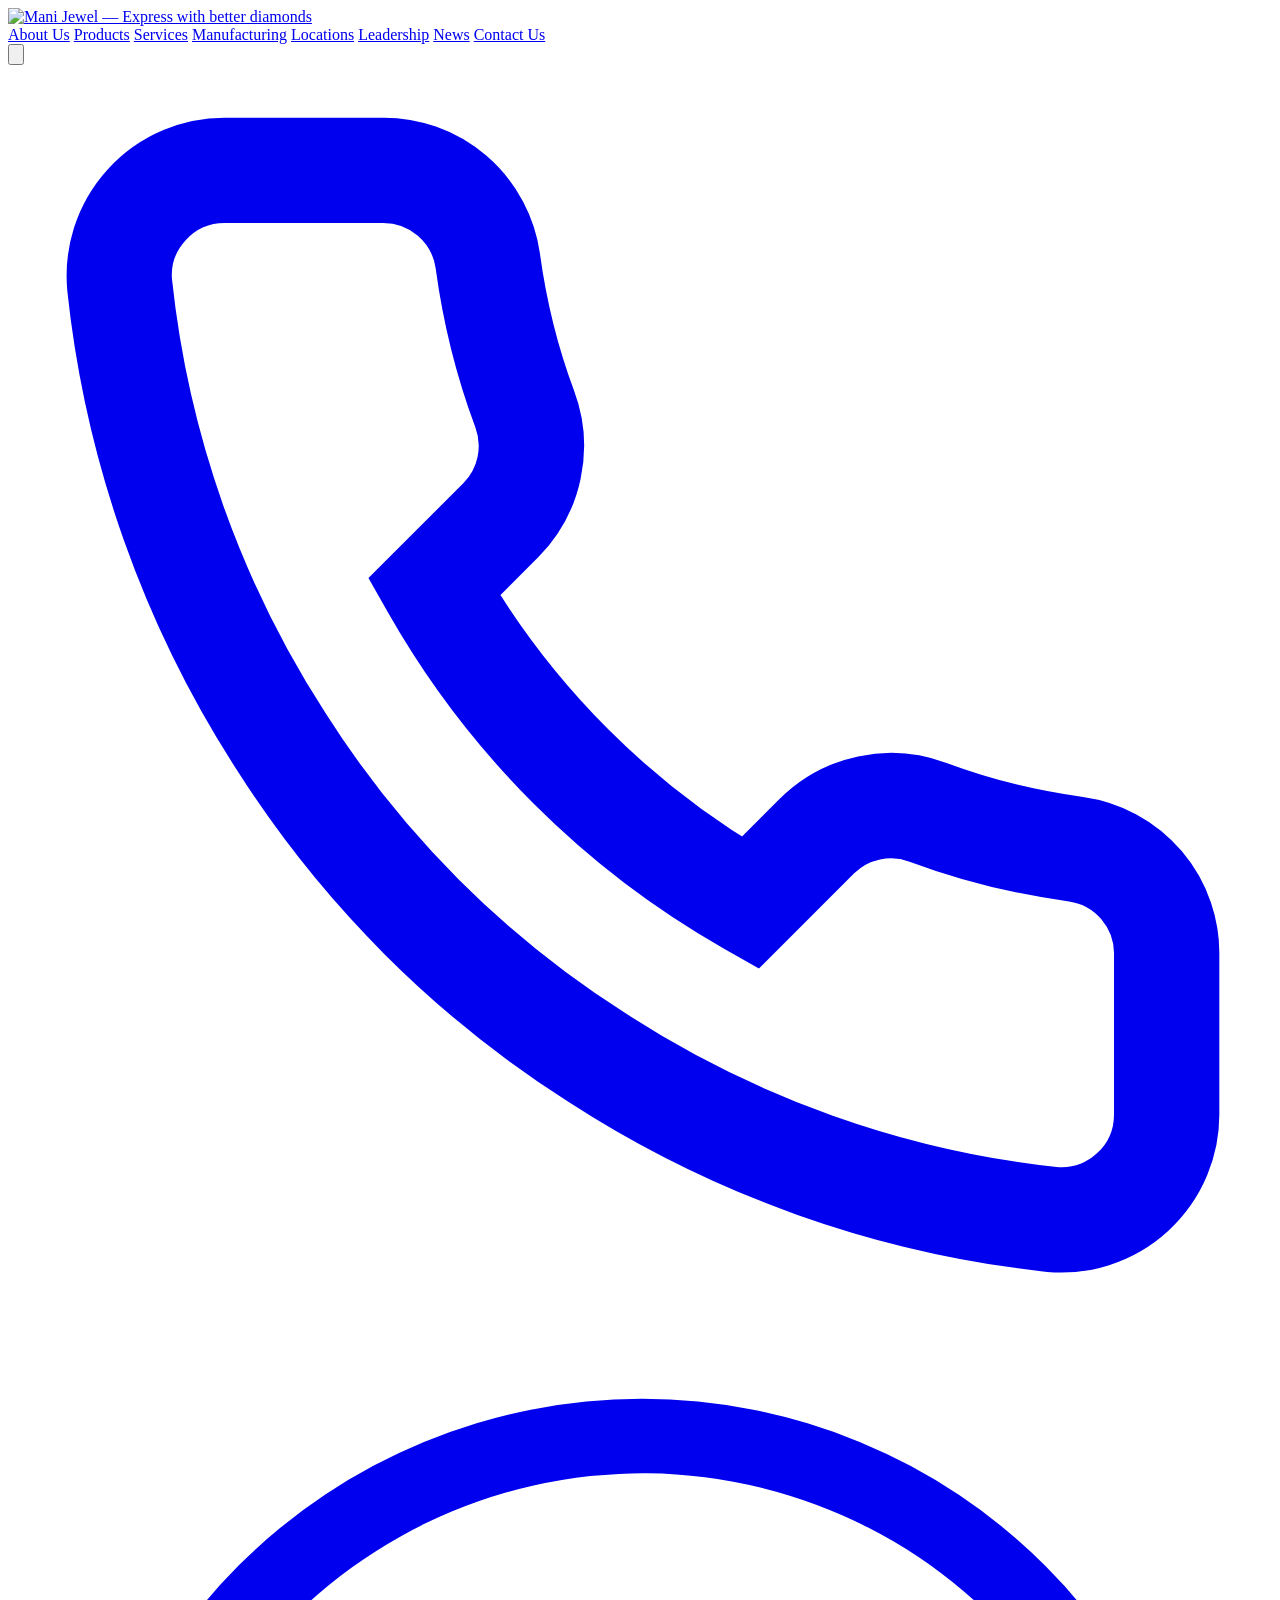
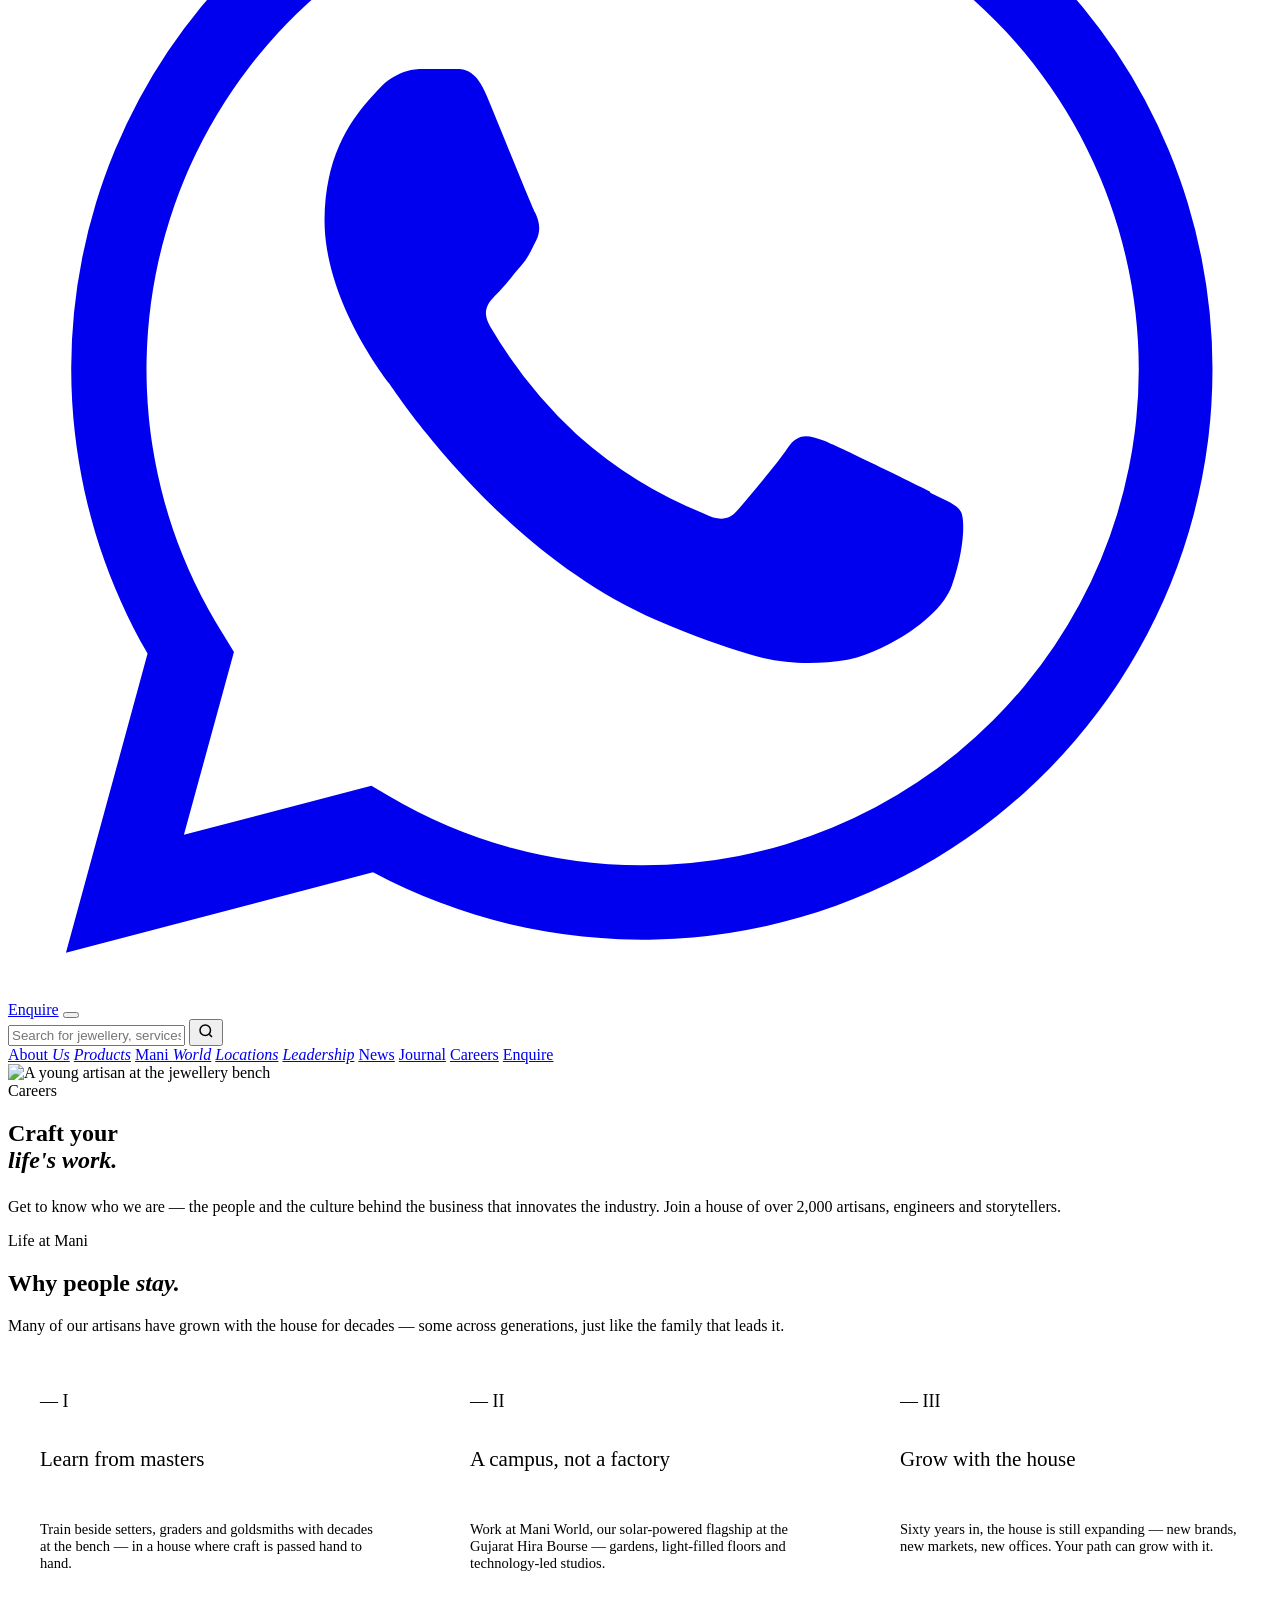
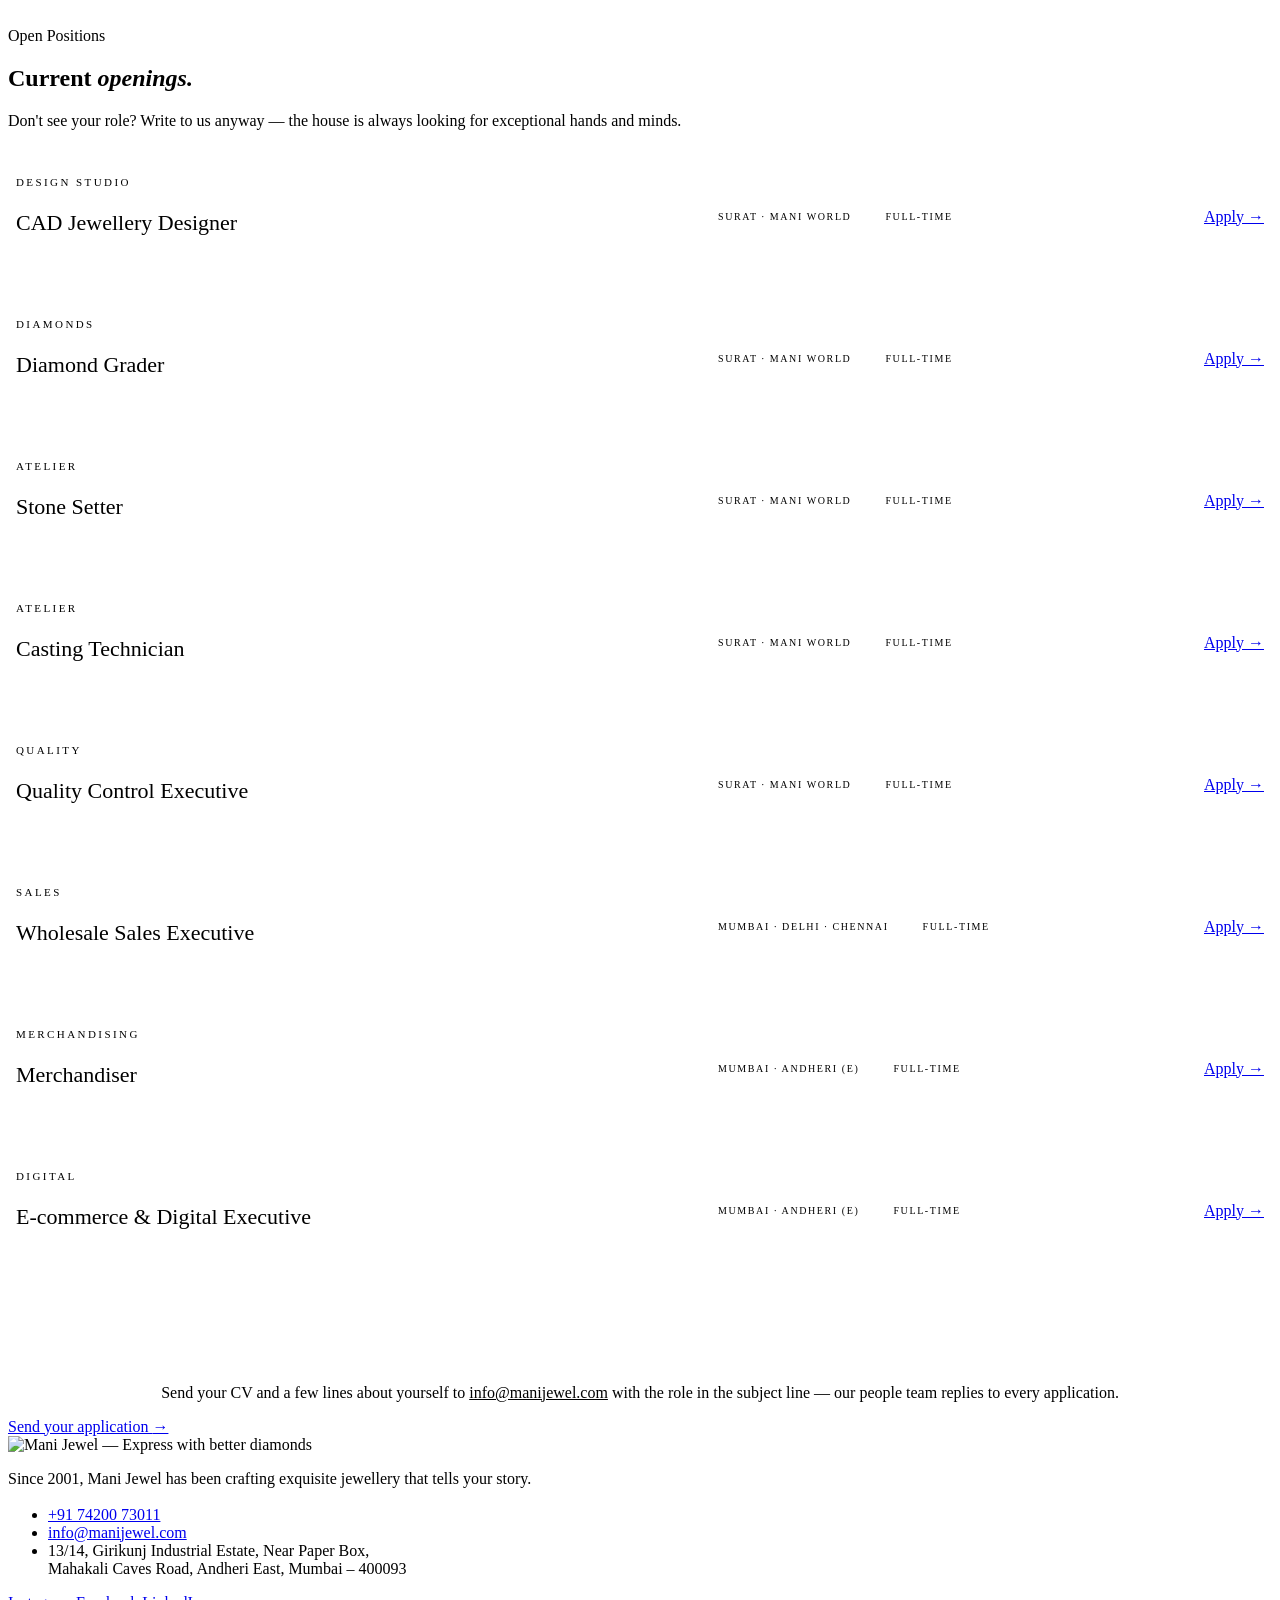
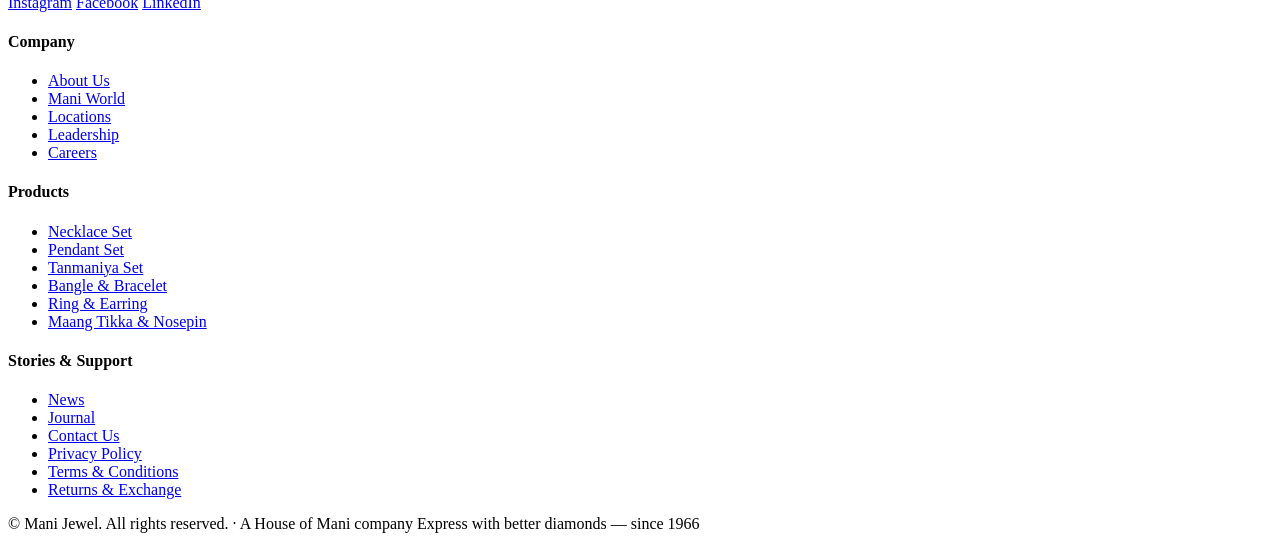
==== careers.html @ 973db736 "Add files via upload" ====
<!DOCTYPE html>
<html lang="en">
<head>
<meta charset="UTF-8" />
<meta name="viewport" content="width=device-width, initial-scale=1.0" />
<title>Careers — Mani Jewel</title>
<meta name="description" content="Careers at Mani Jewel — join a house of over 2,000 artisans. Open roles in design, craftsmanship, grading and sales across Surat, Mumbai, Delhi and Chennai." />
<link rel="icon" href="assets/img/favicon.png" />
<link rel="preconnect" href="https://fonts.googleapis.com" />
<link rel="preconnect" href="https://fonts.gstatic.com" crossorigin />
<link href="https://fonts.googleapis.com/css2?family=Outfit:wght@200;300;400;500&family=Inter:wght@300;400;500&display=swap" rel="stylesheet" />
<link rel="stylesheet" href="assets/css/style.css" />
<style>
/* Role list */
.role-list { display: flex; flex-direction: column; border-top: 1px solid var(--hairline); }
.role {
  display: grid;
  grid-template-columns: 1.4fr 1fr auto;
  gap: 24px;
  align-items: center;
  padding: 30px 8px;
  border-bottom: 1px solid var(--hairline);
  transition: background 0.3s, padding 0.3s;
}
.role:hover { background: var(--mani-blue-mist); padding-left: 20px; border-radius: 14px; }
.role h3 { font-size: 22px; font-weight: 300; }
.role .r-dept { font-size: 11px; letter-spacing: 0.22em; text-transform: uppercase; color: var(--mani-blue-deep); display: block; margin-bottom: 6px; }
.role .r-meta { display: flex; gap: 8px; flex-wrap: wrap; }
.role .r-meta span {
  font-size: 10px;
  letter-spacing: 0.16em;
  text-transform: uppercase;
  padding: 7px 13px;
  border-radius: 100px;
  background: var(--white);
  border: 1px solid var(--hairline);
  color: var(--ink-soft);
}
@media (max-width: 800px) { .role { grid-template-columns: 1fr; } }

/* Culture pillars reuse .pillars pattern */
.pillars { display: grid; grid-template-columns: repeat(3, 1fr); gap: 26px; }
.pillar {
  background: var(--white);
  border: 1px solid var(--hairline);
  border-radius: var(--radius-lg);
  padding: 40px 32px;
  display: flex;
  flex-direction: column;
  gap: 14px;
  transition: all 0.45s cubic-bezier(0.22, 1, 0.36, 1);
}
.pillar:hover { transform: translateY(-6px); box-shadow: var(--shadow-soft); border-color: var(--mani-blue); }
.pillar i { font-style: normal; font-family: var(--font-display); font-size: 18px; color: var(--mani-blue-deep); }
.pillar h3 { font-size: 21px; font-weight: 300; }
.pillar p { font-size: 14.5px; color: var(--ink-soft); }
@media (max-width: 900px) { .pillars { grid-template-columns: 1fr; } }
</style>
</head>
<body>

<header class="lp-header">
  <div class="lp-bar">
    <a class="lp-logo" href="index.html" aria-label="Mani Jewel — Home">
      <img src="assets/img/logo.png" alt="Mani Jewel — Express with better diamonds" />
    </a>
    <nav class="lp-nav">
      <a href="house.html">About Us</a>
      <a href="products.html">Products</a>
      <a href="services.html">Services</a>
      <a href="maniworld.html">Manufacturing</a>
      <a href="locations.html">Locations</a>
      <a href="leadership.html">Leadership</a>
      <a href="news.html">News</a>
      <a href="contact.html">Contact Us</a>
    </nav>
    <div class="lp-actions">
      <button class="icon-btn search-toggle" aria-label="Search" type="button"><svg viewBox="0 0 24 24" fill="none" stroke="currentColor" stroke-width="2"><circle cx="11" cy="11" r="7"/><path d="m20 20-3.5-3.5"/></svg></button>
      <a class="icon-btn hide-sm" href="tel:+917420073011" aria-label="Call +91 74200 73011"><svg viewBox="0 0 24 24" fill="none" stroke="currentColor" stroke-width="2"><path d="M22 16.92v3a2 2 0 0 1-2.18 2 19.79 19.79 0 0 1-8.63-3.07 19.5 19.5 0 0 1-6-6 19.79 19.79 0 0 1-3.07-8.67A2 2 0 0 1 4.11 2h3a2 2 0 0 1 2 1.72c.13.96.36 1.9.7 2.81a2 2 0 0 1-.45 2.11L8.09 9.91a16 16 0 0 0 6 6l1.27-1.27a2 2 0 0 1 2.11-.45c.91.34 1.85.57 2.81.7A2 2 0 0 1 22 16.92z"/></svg></a>
      <a class="icon-btn hide-sm" href="https://wa.me/917420073011" target="_blank" rel="noopener" aria-label="WhatsApp"><svg viewBox="0 0 24 24" fill="currentColor"><path d="M17.5 14.4c-.3-.15-1.76-.87-2.03-.97-.27-.1-.47-.15-.67.15-.2.3-.77.97-.94 1.17-.17.2-.35.22-.65.07a8.18 8.18 0 0 1-2.4-1.49 9 9 0 0 1-1.66-2.07c-.17-.3-.02-.46.13-.61.14-.13.3-.35.45-.52.15-.17.2-.3.3-.5.1-.2.05-.37-.02-.52-.08-.15-.67-1.62-.92-2.22-.24-.58-.49-.5-.67-.51h-.57c-.2 0-.52.07-.8.37-.27.3-1.04 1.02-1.04 2.5 0 1.47 1.07 2.89 1.22 3.09.15.2 2.11 3.22 5.1 4.51.71.31 1.27.49 1.7.63.72.23 1.37.2 1.88.12.58-.09 1.76-.72 2.01-1.41.25-.7.25-1.29.17-1.41-.07-.13-.27-.2-.57-.35zM12.04 21.5a9.4 9.4 0 0 1-4.8-1.31l-.34-.2-3.56.93.95-3.47-.22-.36a9.42 9.42 0 1 1 17.4-4.99 9.42 9.42 0 0 1-9.43 9.4zm0-20.25A10.83 10.83 0 0 0 1.2 12.06c0 1.91.5 3.77 1.45 5.42L1.1 23.16l5.83-1.53a10.83 10.83 0 0 0 15.94-9.56A10.83 10.83 0 0 0 12.04 1.25z"/></svg></a>
      <a class="lp-enquire" href="contact.html">Enquire</a>
      <button class="burger" aria-label="Menu"><span></span><span></span><span></span></button>
    </div>
    <div class="search-pop">
      <form class="lp-search" onsubmit="return lpSearch(this)">
        <input type="text" placeholder="Search for jewellery, services, locations…" aria-label="Search" />
        <button type="submit" aria-label="Search"><svg viewBox="0 0 24 24" width="18" height="18" fill="none" stroke="currentColor" stroke-width="2"><circle cx="11" cy="11" r="7"/><path d="m20 20-3.5-3.5"/></svg></button>
      </form>
    </div>
  </div>
</header>
<div class="mobile-menu">
  <a href="house.html">About <em>Us</em></a>
  <a href="products.html"><em>Products</em></a>
  <a href="maniworld.html">Mani <em>World</em></a>
  <a href="locations.html"><em>Locations</em></a>
  <a href="leadership.html"><em>Leadership</em></a>
  <a href="news.html">News</a>
  <a href="journal.html">Journal</a>
  <a href="careers.html">Careers</a>
  <a href="contact.html">Enquire</a>
</div>

<!-- HERO -->
<section class="page-hero">
  <div class="hero-media"><img src="https://images.unsplash.com/photo-1772442125299-dc4d557ec273?w=2200&q=80&auto=format&fit=crop" alt="A young artisan at the jewellery bench" /></div>
  <div class="hero-content">
    <div class="reveal in">
      <span class="eyebrow light">Careers</span>
      <h1 class="h-hero">Craft your<br /><em>life's work.</em></h1>
      <p class="lede" style="margin-top:24px">Get to know who we are — the people and the culture behind the business that innovates the industry. Join a house of over 2,000 artisans, engineers and storytellers.</p>
    </div>
  </div>
</section>

<!-- WHY JOIN -->
<section class="section">
  <div class="container">
    <div class="section-head">
      <span class="eyebrow reveal">Life at Mani</span>
      <h2 class="h-xl reveal reveal-d1">Why people <em>stay.</em></h2>
      <p class="lede reveal reveal-d2">Many of our artisans have grown with the house for decades — some across generations, just like the family that leads it.</p>
    </div>
    <div class="pillars">
      <div class="pillar reveal"><i>— I</i><h3>Learn from masters</h3><p>Train beside setters, graders and goldsmiths with decades at the bench — in a house where craft is passed hand to hand.</p></div>
      <div class="pillar reveal reveal-d1"><i>— II</i><h3>A campus, not a factory</h3><p>Work at Mani World, our solar-powered flagship at the Gujarat Hira Bourse — gardens, light-filled floors and technology-led studios.</p></div>
      <div class="pillar reveal reveal-d2"><i>— III</i><h3>Grow with the house</h3><p>Sixty years in, the house is still expanding — new brands, new markets, new offices. Your path can grow with it.</p></div>
    </div>
  </div>
</section>

<!-- OPEN ROLES -->
<section class="section band-ivory">
  <div class="container">
    <div class="section-head">
      <span class="eyebrow reveal">Open Positions</span>
      <h2 class="h-xl reveal reveal-d1">Current <em>openings.</em></h2>
      <p class="lede reveal reveal-d2">Don't see your role? Write to us anyway — the house is always looking for exceptional hands and minds.</p>
    </div>
    <div class="role-list reveal">
      <div class="role">
        <div><span class="r-dept">Design Studio</span><h3>CAD Jewellery Designer</h3></div>
        <div class="r-meta"><span>Surat · Mani World</span><span>Full-time</span></div>
        <a class="btn btn-ghost" href="mailto:info@manijewel.com?subject=Application%20%E2%80%94%20CAD%20Jewellery%20Designer">Apply <span class="arrow">→</span></a>
      </div>
      <div class="role">
        <div><span class="r-dept">Diamonds</span><h3>Diamond Grader</h3></div>
        <div class="r-meta"><span>Surat · Mani World</span><span>Full-time</span></div>
        <a class="btn btn-ghost" href="mailto:info@manijewel.com?subject=Application%20%E2%80%94%20Diamond%20Grader">Apply <span class="arrow">→</span></a>
      </div>
      <div class="role">
        <div><span class="r-dept">Atelier</span><h3>Stone Setter</h3></div>
        <div class="r-meta"><span>Surat · Mani World</span><span>Full-time</span></div>
        <a class="btn btn-ghost" href="mailto:info@manijewel.com?subject=Application%20%E2%80%94%20Stone%20Setter">Apply <span class="arrow">→</span></a>
      </div>
      <div class="role">
        <div><span class="r-dept">Atelier</span><h3>Casting Technician</h3></div>
        <div class="r-meta"><span>Surat · Mani World</span><span>Full-time</span></div>
        <a class="btn btn-ghost" href="mailto:info@manijewel.com?subject=Application%20%E2%80%94%20Casting%20Technician">Apply <span class="arrow">→</span></a>
      </div>
      <div class="role">
        <div><span class="r-dept">Quality</span><h3>Quality Control Executive</h3></div>
        <div class="r-meta"><span>Surat · Mani World</span><span>Full-time</span></div>
        <a class="btn btn-ghost" href="mailto:info@manijewel.com?subject=Application%20%E2%80%94%20Quality%20Control%20Executive">Apply <span class="arrow">→</span></a>
      </div>
      <div class="role">
        <div><span class="r-dept">Sales</span><h3>Wholesale Sales Executive</h3></div>
        <div class="r-meta"><span>Mumbai · Delhi · Chennai</span><span>Full-time</span></div>
        <a class="btn btn-ghost" href="mailto:info@manijewel.com?subject=Application%20%E2%80%94%20Wholesale%20Sales%20Executive">Apply <span class="arrow">→</span></a>
      </div>
      <div class="role">
        <div><span class="r-dept">Merchandising</span><h3>Merchandiser</h3></div>
        <div class="r-meta"><span>Mumbai · Andheri (E)</span><span>Full-time</span></div>
        <a class="btn btn-ghost" href="mailto:info@manijewel.com?subject=Application%20%E2%80%94%20Merchandiser">Apply <span class="arrow">→</span></a>
      </div>
      <div class="role">
        <div><span class="r-dept">Digital</span><h3>E-commerce &amp; Digital Executive</h3></div>
        <div class="r-meta"><span>Mumbai · Andheri (E)</span><span>Full-time</span></div>
        <a class="btn btn-ghost" href="mailto:info@manijewel.com?subject=Application%20%E2%80%94%20E-commerce%20%26%20Digital%20Executive">Apply <span class="arrow">→</span></a>
      </div>
    </div>
  </div>
</section>

<!-- APPLY CTA -->
<section class="section band-ink on-dark">
  <div class="container quote-band">
    <img class="mono-divider reveal" src="assets/img/monogram.png" alt="" />
    <blockquote class="reveal" style="color:#fff">"I see the same passion in them that I had when I started."</blockquote>
    <cite class="reveal reveal-d1" style="color:rgba(255,255,255,.6)">Mathurbhai B. Sojitra · Founder &amp; Chairman</cite>
    <p class="lede reveal reveal-d2" style="text-align:center">Send your CV and a few lines about yourself to <a href="mailto:info@manijewel.com" style="color:var(--mani-blue)">info@manijewel.com</a> with the role in the subject line — our people team replies to every application.</p>
    <div class="reveal reveal-d3"><a class="btn btn-blue" href="mailto:info@manijewel.com?subject=Careers%20at%20Mani%20Jewel">Send your application <span class="arrow">→</span></a></div>
  </div>
</section>

<footer class="footer">
  <div class="footer-glow"></div>
  <div class="footer-top">
    <div class="footer-brand">
      <img class="footer-logo" src="assets/img/logo-white.png" alt="Mani Jewel — Express with better diamonds" />
      <p>Since 2001, Mani Jewel has been crafting exquisite jewellery that tells your story.</p>
      <ul class="footer-contact" style="margin-top:18px">
        <li><a href="tel:+917420073011">+91 74200 73011</a></li>
        <li><a href="mailto:info@manijewel.com">info@manijewel.com</a></li>
        <li>13/14, Girikunj Industrial Estate, Near Paper Box,<br />Mahakali Caves Road, Andheri East, Mumbai – 400093</li>
      </ul>
      <div class="footer-social">
        <a href="https://www.instagram.com/mani.jewel" target="_blank" rel="noopener">Instagram</a>
        <a href="https://www.facebook.com/manijeweldiamondjewellery" target="_blank" rel="noopener">Facebook</a>
        <a href="https://in.linkedin.com/company/mani-jewels" target="_blank" rel="noopener">LinkedIn</a>
      </div>
    </div>
    <div>
      <h4>Company</h4>
      <ul>
        <li><a href="house.html">About Us</a></li>
        <li><a href="maniworld.html">Mani World</a></li>
        <li><a href="locations.html">Locations</a></li>
        <li><a href="leadership.html">Leadership</a></li>
        <li><a href="careers.html">Careers</a></li>
      </ul>
    </div>
    <div>
      <h4>Products</h4>
      <ul>
        <li><a href="products.html">Necklace Set</a></li>
        <li><a href="products.html">Pendant Set</a></li>
        <li><a href="products.html">Tanmaniya Set</a></li>
        <li><a href="products.html">Bangle &amp; Bracelet</a></li>
        <li><a href="products.html">Ring &amp; Earring</a></li>
        <li><a href="products.html">Maang Tikka &amp; Nosepin</a></li>
      </ul>
    </div>
    <div>
      <h4>Stories &amp; Support</h4>
      <ul>
        <li><a href="news.html">News</a></li>
        <li><a href="journal.html">Journal</a></li>
        <li><a href="contact.html">Contact Us</a></li>
        <li><a href="contact.html">Privacy Policy</a></li>
        <li><a href="contact.html">Terms &amp; Conditions</a></li>
        <li><a href="contact.html">Returns &amp; Exchange</a></li>
      </ul>
    </div>
  </div>
  <div class="footer-wordmark" aria-hidden="true"></div>
  <div class="footer-bottom">
    <span>© <span data-year></span> Mani Jewel. All rights reserved. · A House of Mani company</span>
    <span>Express with better diamonds — since 1966</span>
  </div>
</footer>

<script src="assets/js/main.js"></script>
</body>
</html>
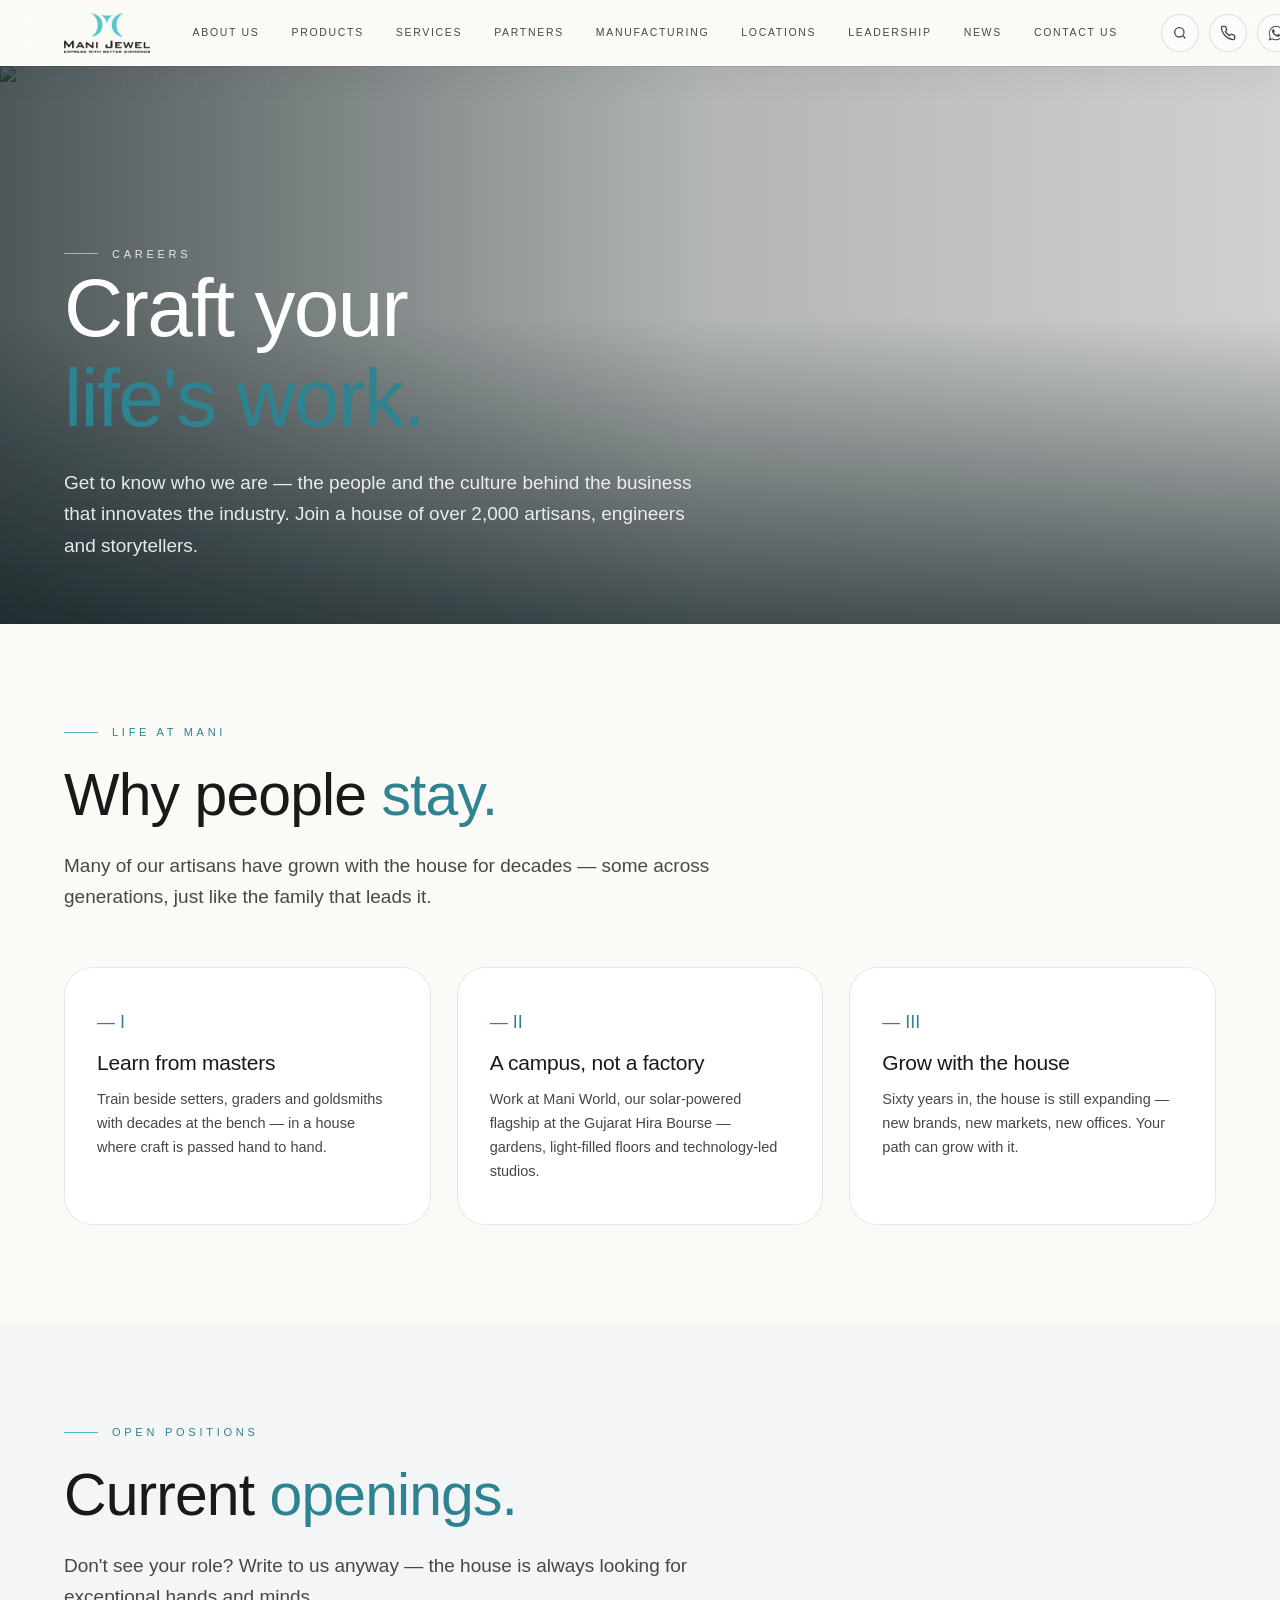
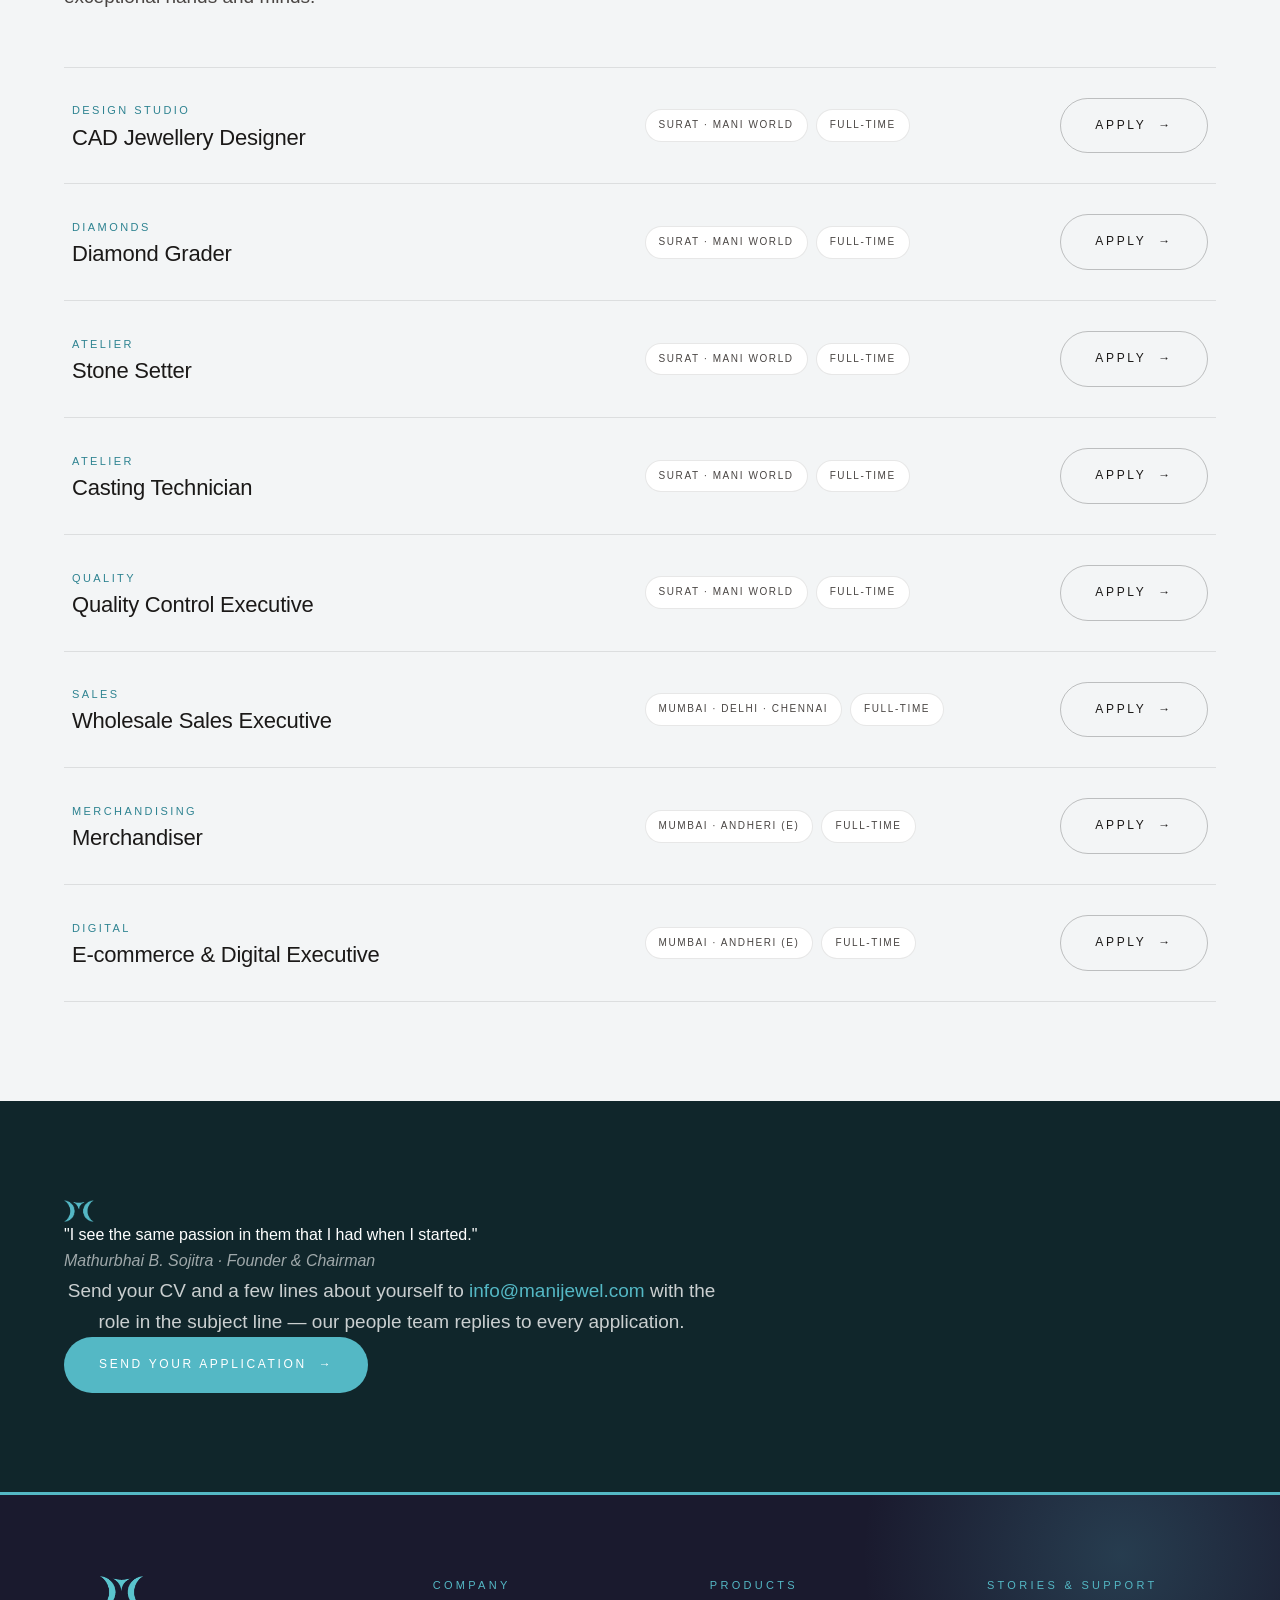
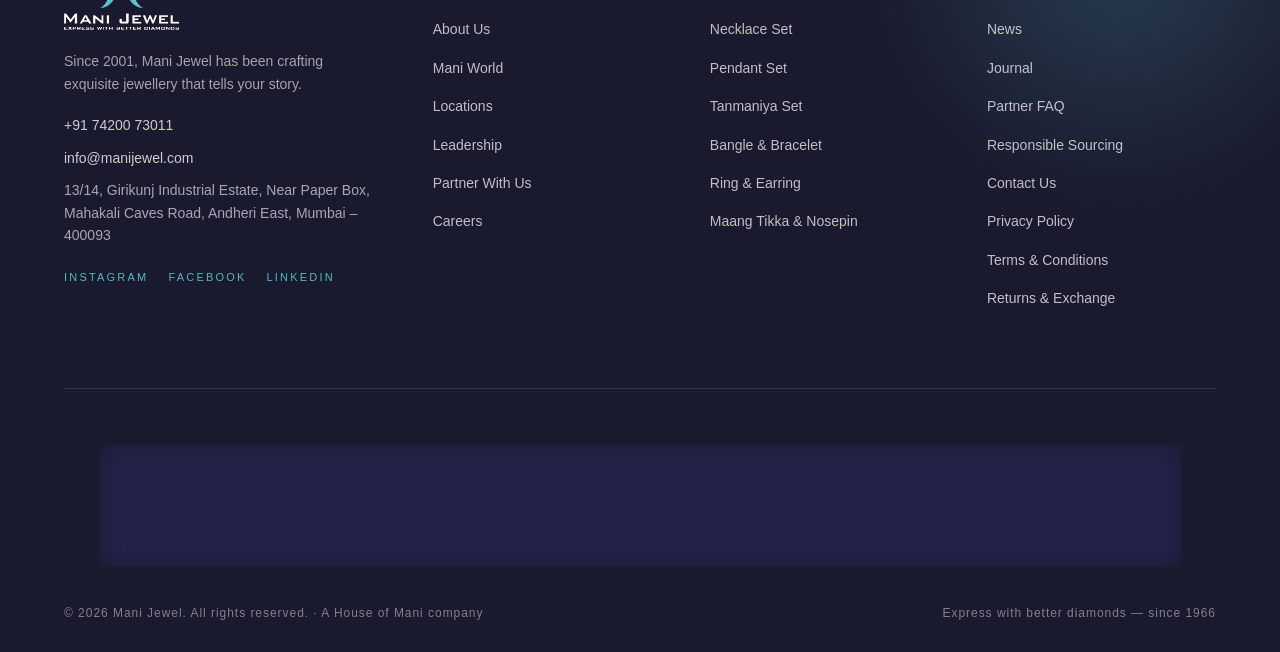
==== commit 43bf1c09: "Rebuild pages: partners/FAQ/sourcing, ranges, trust band, glass refresh" ====
--- a/careers.html
+++ b/careers.html
@@ -9,7 +9,7 @@
 <link rel="preconnect" href="https://fonts.googleapis.com" />
 <link rel="preconnect" href="https://fonts.gstatic.com" crossorigin />
 <link href="https://fonts.googleapis.com/css2?family=Outfit:wght@200;300;400;500&family=Inter:wght@300;400;500&display=swap" rel="stylesheet" />
-<link rel="stylesheet" href="assets/css/style.css" />
+<link rel="stylesheet" href="assets/css/style.css?v=20260821c" />
 <style>
 /* Role list */
 .role-list { display: flex; flex-direction: column; border-top: 1px solid var(--hairline); }
@@ -68,6 +68,7 @@
       <a href="house.html">About Us</a>
       <a href="products.html">Products</a>
       <a href="services.html">Services</a>
+      <a href="partners.html">Partners</a>
       <a href="maniworld.html">Manufacturing</a>
       <a href="locations.html">Locations</a>
       <a href="leadership.html">Leadership</a>
@@ -92,11 +93,13 @@
 <div class="mobile-menu">
   <a href="house.html">About <em>Us</em></a>
   <a href="products.html"><em>Products</em></a>
+  <a href="partners.html">Partner <em>With Us</em></a>
   <a href="maniworld.html">Mani <em>World</em></a>
   <a href="locations.html"><em>Locations</em></a>
   <a href="leadership.html"><em>Leadership</em></a>
   <a href="news.html">News</a>
   <a href="journal.html">Journal</a>
+  <a href="faq.html">FAQ</a>
   <a href="careers.html">Careers</a>
   <a href="contact.html">Enquire</a>
 </div>
@@ -217,6 +220,7 @@
         <li><a href="maniworld.html">Mani World</a></li>
         <li><a href="locations.html">Locations</a></li>
         <li><a href="leadership.html">Leadership</a></li>
+        <li><a href="partners.html">Partner With Us</a></li>
         <li><a href="careers.html">Careers</a></li>
       </ul>
     </div>
@@ -236,6 +240,8 @@
       <ul>
         <li><a href="news.html">News</a></li>
         <li><a href="journal.html">Journal</a></li>
+        <li><a href="faq.html">Partner FAQ</a></li>
+        <li><a href="sourcing.html">Responsible Sourcing</a></li>
         <li><a href="contact.html">Contact Us</a></li>
         <li><a href="contact.html">Privacy Policy</a></li>
         <li><a href="contact.html">Terms &amp; Conditions</a></li>
@@ -250,6 +256,6 @@
   </div>
 </footer>
 
-<script src="assets/js/main.js"></script>
+<script src="assets/js/main.js?v=20260821c"></script>
 </body>
 </html>
--- a/assets/css/style.css
+++ b/assets/css/style.css
@@ -0,0 +1,1009 @@
+/* ============================================================
+   MANI JEWEL — Rebrand 2026
+   Light, royal, story-led. Iconic Mani blue: #54B8C5 / #5AC4CD
+   Type: Cormorant Garamond (display) + Jost (text/UI)
+   ============================================================ */
+
+:root {
+  --mani-blue: #54b8c5;
+  --mani-blue-deep: #2e8391;
+  --mani-blue-ink: #174e58;
+  --mani-blue-soft: #dff2f4;
+  --mani-blue-mist: #eef8f9;
+  --ink: #1b1918;
+  --ink-soft: #4a4644;
+  --ink-mute: #83807d;
+  --porcelain: #fbfaf7;
+  --ivory: #f3f5f6;
+  --champagne: #dde6e8;
+  --gold: #b49a5e;
+  --gold-soft: #d9c9a3;
+  --white: #ffffff;
+  --hairline: rgba(27, 25, 24, 0.1);
+  --shadow-soft: 0 20px 60px rgba(23, 78, 88, 0.1);
+  --shadow-card: 0 10px 40px rgba(27, 25, 24, 0.08);
+  --radius: 18px;
+  --radius-lg: 28px;
+  --font-display: "Outfit", "Helvetica Neue", Arial, sans-serif;
+  --font-text: "Inter", "Helvetica Neue", Arial, sans-serif;
+  --nav-h: 84px;
+  --pad-x: clamp(20px, 5vw, 72px);
+}
+
+* { margin: 0; padding: 0; box-sizing: border-box; }
+html { scroll-behavior: smooth; }
+
+body {
+  font-family: var(--font-text);
+  font-weight: 300;
+  color: var(--ink);
+  background: var(--porcelain);
+  line-height: 1.65;
+  -webkit-font-smoothing: antialiased;
+  overflow-x: hidden;
+}
+
+img { max-width: 100%; display: block; }
+a { color: inherit; text-decoration: none; }
+ul { list-style: none; }
+
+::selection { background: var(--mani-blue); color: #fff; }
+
+/* ---------- Typography ---------- */
+.eyebrow {
+  font-family: var(--font-text);
+  font-size: 11px;
+  font-weight: 500;
+  letter-spacing: 0.34em;
+  text-transform: uppercase;
+  color: var(--mani-blue-deep);
+  display: inline-flex;
+  align-items: center;
+  gap: 14px;
+}
+.eyebrow::before {
+  content: "";
+  width: 34px;
+  height: 1px;
+  background: var(--mani-blue);
+}
+.eyebrow.center::after {
+  content: "";
+  width: 34px;
+  height: 1px;
+  background: var(--mani-blue);
+}
+.eyebrow.light { color: rgba(255, 255, 255, 0.85); }
+.eyebrow.light::before, .eyebrow.light::after { background: rgba(255, 255, 255, 0.5); }
+
+h1, h2, h3, .display {
+  font-family: var(--font-display);
+  font-weight: 300;
+  line-height: 1.1;
+  letter-spacing: -0.01em;
+}
+em { font-style: normal; }
+.h-hero { font-size: clamp(42px, 6.4vw, 92px); font-weight: 200; letter-spacing: -0.02em; }
+.h-xl { font-size: clamp(34px, 4.6vw, 60px); font-weight: 200; letter-spacing: -0.015em; }
+.h-lg { font-size: clamp(27px, 3.2vw, 42px); font-weight: 300; }
+.h-md { font-size: clamp(22px, 2.4vw, 30px); font-weight: 300; }
+.h-hero em, .h-xl em, .h-lg em {
+  font-weight: 300;
+  color: var(--mani-blue-deep);
+}
+.on-dark .h-hero em, .on-dark .h-xl em { color: var(--mani-blue); }
+
+.lede {
+  font-size: clamp(16px, 1.5vw, 19px);
+  font-weight: 300;
+  color: var(--ink-soft);
+  max-width: 62ch;
+}
+.small { font-size: 13.5px; color: var(--ink-mute); }
+
+/* ---------- Buttons ---------- */
+.btn {
+  display: inline-flex;
+  align-items: center;
+  gap: 12px;
+  font-family: var(--font-text);
+  font-size: 12px;
+  font-weight: 500;
+  letter-spacing: 0.22em;
+  text-transform: uppercase;
+  padding: 17px 34px;
+  border-radius: 100px;
+  border: 1px solid transparent;
+  cursor: pointer;
+  transition: all 0.35s cubic-bezier(0.22, 1, 0.36, 1);
+  white-space: nowrap;
+}
+.btn .arrow { transition: transform 0.35s ease; }
+.btn:hover .arrow { transform: translateX(5px); }
+.btn-primary { background: var(--ink); color: #fff; }
+.btn-primary:hover { background: var(--mani-blue-deep); }
+.btn-blue { background: var(--mani-blue); color: #fff; }
+.btn-blue:hover { background: var(--mani-blue-deep); }
+.btn-ghost { border-color: rgba(27, 25, 24, 0.25); color: var(--ink); background: transparent; }
+.btn-ghost:hover { border-color: var(--mani-blue-deep); color: var(--mani-blue-deep); }
+.btn-glass {
+  background: rgba(255, 255, 255, 0.14);
+  border-color: rgba(255, 255, 255, 0.35);
+  color: #fff;
+  backdrop-filter: blur(14px);
+  -webkit-backdrop-filter: blur(14px);
+}
+.btn-glass:hover { background: rgba(255, 255, 255, 0.28); }
+
+.text-link {
+  font-size: 12px;
+  font-weight: 500;
+  letter-spacing: 0.22em;
+  text-transform: uppercase;
+  color: var(--mani-blue-deep);
+  border-bottom: 1px solid var(--mani-blue);
+  padding-bottom: 4px;
+  transition: color 0.3s;
+}
+.text-link:hover { color: var(--ink); }
+
+/* ---------- Liquid glass nav ---------- */
+.nav {
+  position: fixed;
+  top: 0; left: 0; right: 0;
+  z-index: 1000;
+  height: var(--nav-h);
+  display: flex;
+  align-items: center;
+  justify-content: space-between;
+  padding: 0 var(--pad-x);
+  transition: all 0.45s cubic-bezier(0.22, 1, 0.36, 1);
+}
+.nav::before {
+  content: "";
+  position: absolute;
+  inset: 0;
+  background: linear-gradient(rgba(251, 250, 247, 0.72), rgba(251, 250, 247, 0.55));
+  backdrop-filter: blur(22px) saturate(1.6);
+  -webkit-backdrop-filter: blur(22px) saturate(1.6);
+  border-bottom: 1px solid rgba(255, 255, 255, 0.5);
+  box-shadow: 0 1px 0 var(--hairline), 0 12px 40px rgba(27, 25, 24, 0.05);
+  opacity: 0;
+  transition: opacity 0.45s ease;
+}
+.nav.scrolled::before { opacity: 1; }
+.nav > * { position: relative; }
+
+.nav-logo { display: flex; align-items: center; gap: 13px; }
+.nav-logo img { height: 46px; width: auto; }
+.nav-logo .logo-dark { display: none; }
+.brand-mark { height: 30px; width: auto; display: block; }
+.brand-text { display: flex; flex-direction: column; line-height: 1.25; }
+.brand-text b {
+  font-family: var(--font-display);
+  font-weight: 400;
+  font-size: 15.5px;
+  letter-spacing: 0.32em;
+  color: var(--ink);
+  white-space: nowrap;
+}
+.brand-text > span {
+  font-size: 7.5px;
+  letter-spacing: 0.3em;
+  text-transform: uppercase;
+  color: var(--ink-mute);
+  margin-top: 3px;
+  white-space: nowrap;
+}
+.nav.over-hero:not(.scrolled) .brand-text b { color: #fff; }
+.nav.over-hero:not(.scrolled) .brand-text > span { color: rgba(255, 255, 255, 0.7); }
+.mono-divider { height: 22px; width: 30px; object-fit: contain; align-self: center; opacity: 0.85; flex: none; }
+
+/* transparent-over-hero variant */
+.nav.over-hero:not(.scrolled) { --nav-ink: #fff; }
+.nav.over-hero:not(.scrolled) .nav-links a { color: rgba(255, 255, 255, 0.92); }
+.nav.over-hero:not(.scrolled) .nav-links a::after { background: #fff; }
+.nav.over-hero:not(.scrolled) .nav-cta { border-color: rgba(255,255,255,0.4); color: #fff; background: rgba(255,255,255,0.12); backdrop-filter: blur(12px); -webkit-backdrop-filter: blur(12px); }
+.nav.over-hero:not(.scrolled) .burger span { background: #fff; }
+
+.nav-links { display: flex; align-items: center; gap: clamp(18px, 2.6vw, 40px); }
+.nav-links a {
+  font-size: 12px;
+  font-weight: 400;
+  letter-spacing: 0.18em;
+  text-transform: uppercase;
+  color: var(--ink-soft);
+  position: relative;
+  padding: 6px 0;
+  transition: color 0.3s;
+}
+.nav-links a::after {
+  content: "";
+  position: absolute;
+  left: 0; bottom: 0;
+  width: 0; height: 1px;
+  background: var(--mani-blue-deep);
+  transition: width 0.35s cubic-bezier(0.22, 1, 0.36, 1);
+}
+.nav-links a:hover::after, .nav-links a.active::after { width: 100%; }
+.nav-links a:hover { color: var(--ink); }
+.nav-links a.active { color: var(--mani-blue-deep); }
+.nav.over-hero:not(.scrolled) .nav-links a.active { color: #fff; }
+
+.nav-cta {
+  font-size: 11px;
+  font-weight: 500;
+  letter-spacing: 0.22em;
+  text-transform: uppercase;
+  padding: 13px 26px;
+  border-radius: 100px;
+  border: 1px solid rgba(27, 25, 24, 0.22);
+  color: var(--ink);
+  display: inline-flex;
+  align-items: center;
+  gap: 9px;
+  transition: all 0.35s;
+}
+.nav-cta .dot { width: 6px; height: 6px; border-radius: 50%; background: var(--mani-blue); }
+.nav-cta:hover { background: var(--ink); color: #fff; border-color: var(--ink); }
+
+.burger { display: none; flex-direction: column; gap: 5px; background: none; border: 0; cursor: pointer; padding: 8px; }
+.burger span { width: 26px; height: 1.6px; background: var(--ink); transition: all 0.3s; }
+
+/* ---------- Mobile menu ---------- */
+.mobile-menu {
+  position: fixed;
+  inset: 0;
+  z-index: 999;
+  background: rgba(251, 250, 247, 0.9);
+  backdrop-filter: blur(30px) saturate(1.5);
+  -webkit-backdrop-filter: blur(30px) saturate(1.5);
+  display: flex;
+  flex-direction: column;
+  justify-content: center;
+  padding: 0 var(--pad-x);
+  gap: 8px;
+  opacity: 0;
+  pointer-events: none;
+  transition: opacity 0.4s ease;
+}
+.mobile-menu.open { opacity: 1; pointer-events: all; }
+.mobile-menu a {
+  font-family: var(--font-display);
+  font-size: clamp(30px, 7vw, 44px);
+  padding: 8px 0;
+  border-bottom: 1px solid var(--hairline);
+}
+.mobile-menu a em { font-style: normal; color: var(--mani-blue-deep); }
+
+/* ---------- Hero ---------- */
+.hero {
+  position: relative;
+  min-height: 100svh;
+  display: flex;
+  align-items: flex-end;
+  color: #fff;
+  overflow: hidden;
+}
+.hero-media { position: absolute; inset: 0; }
+.hero-media img {
+  width: 100%; height: 100%;
+  object-fit: cover;
+  transform: scale(1.06);
+  animation: heroZoom 9s cubic-bezier(0.22, 1, 0.36, 1) forwards;
+}
+@keyframes heroZoom { to { transform: scale(1); } }
+.hero-media::after {
+  content: "";
+  position: absolute;
+  inset: 0;
+  background:
+    linear-gradient(180deg, rgba(15, 33, 37, 0.35) 0%, rgba(15, 33, 37, 0.05) 38%, rgba(15, 33, 37, 0.62) 100%),
+    linear-gradient(100deg, rgba(15, 33, 37, 0.5) 0%, transparent 55%);
+}
+.hero-content {
+  position: relative;
+  width: 100%;
+  padding: 0 var(--pad-x) clamp(48px, 8vh, 96px);
+  display: grid;
+  grid-template-columns: minmax(0, 1.25fr) minmax(0, 0.75fr);
+  gap: 48px;
+  align-items: end;
+}
+.hero .lede, .page-hero .lede { color: rgba(255, 255, 255, 0.88); }
+.hero-side { display: flex; flex-direction: column; align-items: flex-start; gap: 26px; justify-self: end; }
+
+.hero-scroll {
+  position: absolute;
+  bottom: 40px;
+  left: 50%;
+  transform: translateX(-50%);
+  font-size: 10px;
+  letter-spacing: 0.34em;
+  text-transform: uppercase;
+  color: rgba(255, 255, 255, 0.65);
+  display: flex;
+  flex-direction: column;
+  align-items: center;
+  gap: 10px;
+}
+.hero-scroll::after {
+  content: "";
+  width: 1px; height: 46px;
+  background: linear-gradient(rgba(255,255,255,0.7), transparent);
+  animation: scrollPulse 2.2s ease infinite;
+}
+@keyframes scrollPulse { 0%,100% { opacity: 0.4; } 50% { opacity: 1; } }
+
+/* Page hero (interior pages) */
+.page-hero {
+  position: relative;
+  min-height: 62vh;
+  display: flex;
+  align-items: flex-end;
+  color: #fff;
+  overflow: hidden;
+}
+.page-hero .hero-media::after {
+  background:
+    linear-gradient(90deg, rgba(10, 24, 28, 0.72) 0%, rgba(10, 24, 28, 0.3) 55%, rgba(10, 24, 28, 0.18) 100%),
+    linear-gradient(0deg, rgba(10, 24, 28, 0.68) 0%, transparent 55%);
+}
+.page-hero .hero-content { grid-template-columns: 1fr; padding-bottom: clamp(40px, 7vh, 80px); }
+
+/* ---------- Sections ---------- */
+section { position: relative; }
+.section { padding: clamp(72px, 11vh, 140px) var(--pad-x); }
+.section-head {
+  display: flex;
+  flex-direction: column;
+  gap: 22px;
+  margin-bottom: clamp(40px, 6vh, 72px);
+  max-width: 900px;
+}
+.section-head.center { align-items: center; text-align: center; margin-left: auto; margin-right: auto; }
+.container { max-width: 1440px; margin: 0 auto; }
+
+.band-ivory { background: var(--ivory); }
+.band-mist { background: var(--mani-blue-mist); }
+.band-ink { background: #10262b; color: #fff; }
+.band-ink .lede { color: rgba(255, 255, 255, 0.78); }
+.band-ink .small { color: rgba(255, 255, 255, 0.55); }
+
+/* ---------- Liquid glass card ---------- */
+.glass {
+  background: rgba(255, 255, 255, 0.55);
+  backdrop-filter: blur(24px) saturate(1.5);
+  -webkit-backdrop-filter: blur(24px) saturate(1.5);
+  border: 1px solid rgba(255, 255, 255, 0.65);
+  box-shadow: var(--shadow-soft);
+  border-radius: var(--radius-lg);
+}
+.glass-dark {
+  background: rgba(16, 38, 43, 0.42);
+  backdrop-filter: blur(22px) saturate(1.4);
+  -webkit-backdrop-filter: blur(22px) saturate(1.4);
+  border: 1px solid rgba(255, 255, 255, 0.22);
+  border-radius: var(--radius-lg);
+  color: #fff;
+  box-shadow: 0 24px 70px rgba(10, 25, 29, 0.35);
+}
+
+/* ---------- Stats ---------- */
+.stats-row {
+  display: grid;
+  grid-template-columns: repeat(auto-fit, minmax(180px, 1fr));
+  gap: 1px;
+  background: var(--hairline);
+  border-top: 1px solid var(--hairline);
+  border-bottom: 1px solid var(--hairline);
+}
+.stat {
+  background: var(--porcelain);
+  padding: 44px 34px;
+  display: flex;
+  flex-direction: column;
+  gap: 8px;
+}
+.stat b {
+  font-family: var(--font-display);
+  font-size: clamp(38px, 4vw, 58px);
+  font-weight: 200;
+  line-height: 1;
+  color: var(--ink);
+}
+.stat b sup { font-size: 0.45em; color: var(--mani-blue-deep); font-weight: 400; }
+.stat span { font-size: 12px; letter-spacing: 0.2em; text-transform: uppercase; color: var(--ink-mute); }
+.band-ink .stat { background: #10262b; }
+.band-ink .stat b { color: #fff; }
+.band-ink .stats-row { background: rgba(255,255,255,0.12); border-color: rgba(255,255,255,0.12); }
+
+/* ---------- Cards ---------- */
+.card-grid { display: grid; gap: 28px; }
+.cols-2 { grid-template-columns: repeat(2, 1fr); }
+.cols-3 { grid-template-columns: repeat(3, 1fr); }
+.cols-4 { grid-template-columns: repeat(4, 1fr); }
+
+.img-card {
+  position: relative;
+  border-radius: var(--radius);
+  overflow: hidden;
+  aspect-ratio: 4 / 5;
+  display: flex;
+  align-items: flex-end;
+  color: #fff;
+  box-shadow: var(--shadow-card);
+}
+.img-card img {
+  position: absolute;
+  inset: 0;
+  width: 100%; height: 100%;
+  object-fit: cover;
+  transition: transform 1s cubic-bezier(0.22, 1, 0.36, 1);
+}
+.img-card:hover img { transform: scale(1.06); }
+.img-card::after {
+  content: "";
+  position: absolute;
+  inset: 0;
+  background: linear-gradient(180deg, transparent 40%, rgba(13, 30, 34, 0.78));
+  transition: background 0.5s;
+}
+.img-card .card-body { position: relative; z-index: 2; padding: 28px; width: 100%; }
+.img-card .card-body h3 { font-size: 26px; font-weight: 500; }
+.img-card .card-body p { font-size: 13.5px; color: rgba(255,255,255,0.78); margin-top: 6px; }
+.img-card .tag {
+  display: inline-block;
+  font-size: 10px;
+  letter-spacing: 0.26em;
+  text-transform: uppercase;
+  padding: 7px 14px;
+  border-radius: 100px;
+  background: rgba(255, 255, 255, 0.16);
+  border: 1px solid rgba(255, 255, 255, 0.3);
+  backdrop-filter: blur(10px);
+  -webkit-backdrop-filter: blur(10px);
+  margin-bottom: 12px;
+}
+
+/* ---------- Footer ---------- */
+.footer {
+  background: #0f2226;
+  color: rgba(255, 255, 255, 0.75);
+  padding: clamp(64px, 9vh, 110px) var(--pad-x) 0;
+  position: relative;
+  overflow: hidden;
+}
+.footer-glow {
+  position: absolute;
+  top: -220px; right: -120px;
+  width: 560px; height: 560px;
+  border-radius: 50%;
+  background: radial-gradient(circle, rgba(84, 184, 197, 0.22), transparent 65%);
+  pointer-events: none;
+}
+.footer-top {
+  display: grid;
+  grid-template-columns: 1.4fr repeat(3, 1fr);
+  gap: 48px;
+  padding-bottom: 64px;
+  border-bottom: 1px solid rgba(255, 255, 255, 0.12);
+  position: relative;
+}
+.footer-brand .footer-logo { height: 54px; width: auto; margin-bottom: 20px; }
+.footer-social { display: flex; gap: 20px; margin-top: 22px; }
+.footer-social a {
+  font-size: 11px;
+  letter-spacing: 0.2em;
+  text-transform: uppercase;
+  color: var(--mani-blue);
+  transition: color 0.3s;
+}
+.footer-social a:hover { color: #fff; }
+.footer-brand p { font-size: 14px; max-width: 34ch; color: rgba(255,255,255,0.6); }
+.footer h4 {
+  font-size: 11px;
+  font-weight: 500;
+  letter-spacing: 0.3em;
+  text-transform: uppercase;
+  color: var(--mani-blue);
+  margin-bottom: 22px;
+}
+.footer li { margin-bottom: 12px; }
+.footer li a { font-size: 14px; color: rgba(255,255,255,0.72); transition: color 0.3s; }
+.footer li a:hover { color: #fff; }
+.footer-bottom {
+  display: flex;
+  justify-content: space-between;
+  align-items: center;
+  gap: 20px;
+  padding: 28px 0;
+  font-size: 12px;
+  letter-spacing: 0.08em;
+  color: rgba(255,255,255,0.45);
+  flex-wrap: wrap;
+  position: relative;
+}
+.footer-wordmark {
+  height: clamp(52px, 9.5vw, 132px);
+  width: min(94%, 1240px);
+  margin: 56px auto 10px;
+  -webkit-mask: url(../img/wordmark-mask.png) center / contain no-repeat;
+  mask: url(../img/wordmark-mask.png) center / contain no-repeat;
+  background: linear-gradient(180deg, rgba(255, 255, 255, 0.34) 0%, rgba(255, 255, 255, 0.10) 52%, rgba(84, 184, 197, 0.30) 100%);
+  backdrop-filter: blur(12px) saturate(1.5) brightness(1.35);
+  -webkit-backdrop-filter: blur(12px) saturate(1.5) brightness(1.35);
+  user-select: none;
+}
+
+/* ---------- Marquee ---------- */
+.marquee {
+  overflow: hidden;
+  border-top: 1px solid var(--hairline);
+  border-bottom: 1px solid var(--hairline);
+  padding: 22px 0;
+  background: var(--porcelain);
+}
+.marquee-track {
+  display: flex;
+  gap: 64px;
+  width: max-content;
+  animation: marquee 36s linear infinite;
+}
+.marquee-track span {
+  font-family: var(--font-display);
+  font-size: 22px;
+  font-style: normal;
+  color: var(--ink-mute);
+  display: flex;
+  align-items: center;
+  gap: 64px;
+  white-space: nowrap;
+}
+.marquee-track span::after { content: "◆"; font-size: 9px; color: var(--mani-blue); }
+@keyframes marquee { to { transform: translateX(-50%); } }
+
+/* ---------- Home: house intro ---------- */
+.house-intro {
+  display: grid;
+  grid-template-columns: 1.05fr 0.95fr;
+  gap: clamp(40px, 6vw, 96px);
+  align-items: center;
+}
+.house-intro-text { display: flex; flex-direction: column; gap: 24px; }
+.house-intro-media { position: relative; }
+.house-intro-media img {
+  border-radius: var(--radius-lg);
+  aspect-ratio: 4 / 5;
+  object-fit: cover;
+  width: 100%;
+  box-shadow: var(--shadow-soft);
+}
+.house-caption {
+  position: absolute;
+  left: 24px; bottom: 24px;
+  padding: 16px 22px;
+  border-radius: 14px;
+  background: rgba(16, 38, 43, 0.5);
+  border-color: rgba(255, 255, 255, 0.3);
+}
+.house-caption .small { color: rgba(255, 255, 255, 0.92); }
+
+/* ---------- Home: craft cinematic ---------- */
+.craft-cine { position: relative; min-height: 92vh; overflow: hidden; }
+.craft-slides { position: absolute; inset: 0; }
+.craft-slide { position: absolute; inset: 0; opacity: 0; transition: opacity 1.2s ease; }
+.craft-slide.active { opacity: 1; }
+.craft-slide img { width: 100%; height: 100%; object-fit: cover; }
+.craft-slide::after {
+  content: "";
+  position: absolute; inset: 0;
+  background: linear-gradient(90deg, rgba(11, 27, 31, 0.82) 0%, rgba(11, 27, 31, 0.35) 55%, rgba(11, 27, 31, 0.15) 100%),
+              linear-gradient(0deg, rgba(11, 27, 31, 0.75) 0%, transparent 40%);
+}
+.craft-overlay {
+  position: relative;
+  z-index: 2;
+  min-height: 92vh;
+  display: flex;
+  flex-direction: column;
+  justify-content: space-between;
+  padding: calc(var(--nav-h) + 40px) var(--pad-x) 48px;
+  gap: 48px;
+}
+.craft-copy { max-width: 560px; display: flex; flex-direction: column; gap: 22px; align-items: flex-start; }
+.craft-steps {
+  display: grid;
+  grid-template-columns: repeat(4, 1fr);
+  gap: 14px;
+}
+.craft-step {
+  text-align: left;
+  background: rgba(255, 255, 255, 0.07);
+  border: 1px solid rgba(255, 255, 255, 0.18);
+  border-radius: 16px;
+  backdrop-filter: blur(16px);
+  -webkit-backdrop-filter: blur(16px);
+  color: #fff;
+  padding: 18px 22px;
+  cursor: pointer;
+  font-family: var(--font-text);
+  display: flex;
+  flex-direction: column;
+  gap: 6px;
+  transition: all 0.4s cubic-bezier(0.22, 1, 0.36, 1);
+}
+.craft-step i {
+  font-style: normal;
+  font-family: var(--font-display);
+  font-size: 15px;
+  color: var(--mani-blue);
+}
+.craft-step b { font-weight: 400; font-size: 14px; letter-spacing: 0.08em; }
+.craft-step.active { background: rgba(84, 184, 197, 0.22); border-color: var(--mani-blue); }
+.craft-step:hover { background: rgba(255, 255, 255, 0.16); }
+
+/* ---------- Home: presence teaser ---------- */
+.presence-teaser { position: relative; min-height: 86vh; display: flex; align-items: center; overflow: hidden; }
+.presence-bg { position: absolute; inset: 0; width: 100%; height: 100%; object-fit: cover; }
+.presence-teaser::before {
+  content: "";
+  position: absolute; inset: 0;
+  background: linear-gradient(90deg, rgba(10, 24, 28, 0.55), transparent 60%);
+}
+.presence-inner { position: relative; z-index: 2; padding: 80px var(--pad-x); width: 100%; }
+.presence-card { max-width: 520px; padding: clamp(32px, 4vw, 52px); }
+
+/* ---------- CTA band ---------- */
+.cta-band {
+  display: grid;
+  grid-template-columns: 1.3fr 0.7fr;
+  gap: 48px;
+  align-items: center;
+}
+.cta-band > div:first-child { display: flex; flex-direction: column; gap: 20px; }
+.cta-actions { justify-self: end; text-align: left; }
+
+@media (max-width: 900px) {
+  .house-intro { grid-template-columns: 1fr; }
+  .craft-steps { grid-template-columns: repeat(2, 1fr); }
+  .cta-band { grid-template-columns: 1fr; }
+  .cta-actions { justify-self: start; }
+}
+
+/* ---------- Reveal animations ---------- */
+.reveal {
+  opacity: 0;
+  transform: translateY(36px);
+  transition: opacity 0.9s cubic-bezier(0.22, 1, 0.36, 1), transform 0.9s cubic-bezier(0.22, 1, 0.36, 1);
+}
+.reveal.in { opacity: 1; transform: none; }
+.reveal-d1 { transition-delay: 0.12s; }
+.reveal-d2 { transition-delay: 0.24s; }
+.reveal-d3 { transition-delay: 0.36s; }
+
+/* ---------- Responsive ---------- */
+@media (max-width: 1080px) {
+  .cols-4 { grid-template-columns: repeat(2, 1fr); }
+  .cols-3 { grid-template-columns: repeat(2, 1fr); }
+  .footer-top { grid-template-columns: 1fr 1fr; }
+}
+@media (max-width: 860px) {
+  .nav-links { display: none; }
+  .burger { display: flex; }
+  .nav-cta { display: none; }
+  .hero-content { grid-template-columns: 1fr; }
+  .hero-side { justify-self: start; }
+}
+@media (max-width: 640px) {
+  .cols-2, .cols-3, .cols-4 { grid-template-columns: 1fr; }
+  .footer-top { grid-template-columns: 1fr; }
+}
+
+/* ============================================================
+   LANDING-PAGE SYSTEM (adapted from mani-landing-page.vercel.app)
+   Two-tier header, navy nav, video hero, clients, values, services
+   ============================================================ */
+:root {
+  --navy: #1a1a2e;
+  --navy-nav: #22303f;
+}
+
+/* ---------- Slim liquid-glass header ---------- */
+.lp-header { position: sticky; top: 0; z-index: 1000; }
+.lp-bar {
+  display: flex;
+  align-items: center;
+  gap: clamp(18px, 2.5vw, 40px);
+  height: 66px;
+  padding: 0 var(--pad-x);
+  background: rgba(251, 250, 247, 0.62);
+  backdrop-filter: blur(24px) saturate(1.6);
+  -webkit-backdrop-filter: blur(24px) saturate(1.6);
+  border-bottom: 1px solid rgba(255, 255, 255, 0.55);
+  box-shadow: 0 1px 0 var(--hairline), 0 10px 34px rgba(27, 25, 24, 0.05);
+}
+.lp-logo { flex: none; display: flex; }
+.lp-logo img { height: 40px; width: auto; }
+.lp-nav { display: flex; align-items: center; gap: clamp(2px, 0.8vw, 10px); margin: 0 auto; }
+.lp-nav a {
+  font-size: 10.5px;
+  font-weight: 400;
+  letter-spacing: 0.16em;
+  text-transform: uppercase;
+  color: var(--ink-soft);
+  padding: 8px 11px;
+  position: relative;
+  white-space: nowrap;
+  transition: color 0.3s;
+}
+.lp-nav a::after {
+  content: "";
+  position: absolute;
+  left: 11px; right: 11px; bottom: 2px;
+  height: 1.5px;
+  background: var(--mani-blue-deep);
+  transform: scaleX(0);
+  transform-origin: left;
+  transition: transform 0.35s cubic-bezier(0.22, 1, 0.36, 1);
+}
+.lp-nav a:hover { color: var(--ink); }
+.lp-nav a:hover::after, .lp-nav a.active::after { transform: scaleX(1); }
+.lp-nav a.active { color: var(--mani-blue-deep); }
+.lp-actions { display: flex; align-items: center; gap: 10px; flex: none; }
+.icon-btn {
+  width: 38px; height: 38px;
+  border-radius: 50%;
+  border: 1px solid rgba(27, 25, 24, 0.14);
+  background: rgba(255, 255, 255, 0.45);
+  color: var(--ink-soft);
+  display: inline-flex;
+  align-items: center;
+  justify-content: center;
+  cursor: pointer;
+  transition: all 0.3s;
+}
+.icon-btn svg { width: 16px; height: 16px; }
+.icon-btn:hover { border-color: var(--mani-blue); color: var(--mani-blue-deep); background: #fff; }
+.lp-enquire {
+  font-size: 10.5px;
+  font-weight: 500;
+  letter-spacing: 0.2em;
+  text-transform: uppercase;
+  padding: 12px 22px;
+  border-radius: 100px;
+  background: var(--ink);
+  color: #fff;
+  white-space: nowrap;
+  transition: background 0.3s;
+}
+.lp-enquire:hover { background: var(--mani-blue-deep); }
+.search-pop {
+  position: absolute;
+  top: calc(100% + 10px);
+  right: var(--pad-x);
+  width: min(440px, calc(100vw - 2 * var(--pad-x)));
+  padding: 10px;
+  border-radius: 18px;
+  background: rgba(255, 255, 255, 0.75);
+  backdrop-filter: blur(24px) saturate(1.6);
+  -webkit-backdrop-filter: blur(24px) saturate(1.6);
+  border: 1px solid rgba(255, 255, 255, 0.7);
+  box-shadow: var(--shadow-soft);
+  opacity: 0;
+  transform: translateY(-8px);
+  pointer-events: none;
+  transition: all 0.35s cubic-bezier(0.22, 1, 0.36, 1);
+}
+.search-pop.open { opacity: 1; transform: none; pointer-events: all; }
+.lp-search { display: flex; align-items: center; border: 1.5px solid rgba(27,25,24,0.14); border-radius: 100px; background: var(--porcelain); overflow: hidden; }
+.lp-search:focus-within { border-color: var(--mani-blue); }
+.lp-search input { flex: 1; border: 0; outline: 0; background: transparent; padding: 11px 18px; font-family: var(--font-text); font-size: 14px; font-weight: 300; color: var(--ink); }
+.lp-search button { border: 0; background: transparent; padding: 8px 16px 8px 4px; cursor: pointer; color: var(--mani-blue-deep); display: flex; }
+.lp-header .burger { display: none; }
+@media (max-width: 1100px) { .lp-nav { display: none; } .lp-header .burger { display: flex; margin-left: auto; } .lp-actions { margin-left: auto; } }
+@media (max-width: 560px) { .lp-actions .icon-btn.hide-sm { display: none; } }
+
+/* ---------- Video hero & slider ---------- */
+.video-hero {
+  position: relative;
+  height: min(88vh, 860px);
+  overflow: hidden;
+  background: #0c161a;
+}
+.video-hero video, .video-slider video {
+  position: absolute;
+  inset: 0;
+  width: 100%;
+  height: 100%;
+  object-fit: cover;
+}
+.video-hero .vh-caption {
+  position: absolute;
+  left: var(--pad-x);
+  bottom: 40px;
+  z-index: 3;
+}
+.video-hero::after {
+  content: "";
+  position: absolute;
+  inset: 0;
+  background: linear-gradient(0deg, rgba(10, 24, 28, 0.4), transparent 35%);
+}
+.video-slider {
+  position: relative;
+  height: min(86vh, 820px);
+  overflow: hidden;
+  background: #0c161a;
+  display: flex;
+  align-items: center;
+  justify-content: center;
+  text-align: center;
+}
+.video-slider video { opacity: 0; transition: opacity 1.4s ease; }
+.video-slider video.active { opacity: 1; }
+.video-slider::after {
+  content: "";
+  position: absolute;
+  inset: 0;
+  background: rgba(10, 24, 28, 0.38);
+}
+.vs-caption { position: relative; z-index: 3; color: #fff; padding: 0 var(--pad-x); display: flex; flex-direction: column; align-items: center; gap: 18px; }
+.vs-caption h2 { font-size: clamp(32px, 4.6vw, 58px); font-weight: 200; color: #fff; letter-spacing: -0.01em; }
+.vs-caption p { color: rgba(255, 255, 255, 0.85); font-size: clamp(15px, 1.4vw, 18px); font-weight: 300; }
+.vs-dots { display: flex; gap: 10px; margin-top: 10px; }
+.vs-dots button {
+  width: 34px; height: 3px;
+  border: 0; border-radius: 2px;
+  background: rgba(255, 255, 255, 0.3);
+  cursor: pointer;
+  transition: background 0.3s;
+}
+.vs-dots button.active { background: var(--mani-blue); }
+
+/* ---------- Legacy band (25+ years) ---------- */
+.legacy-band { text-align: center; max-width: 980px; margin: 0 auto; display: flex; flex-direction: column; align-items: center; gap: 24px; }
+.btn-outline {
+  border: 1.5px solid var(--mani-blue);
+  color: var(--mani-blue-deep);
+  background: transparent;
+}
+.btn-outline:hover { background: var(--mani-blue); color: #fff; }
+.pillars-3 { display: grid; grid-template-columns: repeat(3, 1fr); gap: clamp(24px, 4vw, 64px); margin: 30px 0 10px; }
+.pillar-min { display: flex; flex-direction: column; gap: 12px; padding: 0 10px; }
+.pillar-min h3 { font-size: 14px; font-weight: 500; letter-spacing: 0.22em; text-transform: uppercase; color: var(--ink); }
+.pillar-min h3::after { content: ""; display: block; width: 30px; height: 2px; background: var(--mani-blue); margin: 12px auto 0; }
+.pillar-min p { font-size: 14.5px; color: var(--ink-mute); }
+@media (max-width: 800px) { .pillars-3 { grid-template-columns: 1fr; } }
+
+/* ---------- Global presence ---------- */
+.presence-grid {
+  display: grid;
+  grid-template-columns: 1.05fr 0.95fr;
+  gap: clamp(32px, 4.5vw, 72px);
+  align-items: center;
+}
+.presence-map {
+  border-radius: var(--radius-lg);
+  overflow: hidden;
+  box-shadow: var(--shadow-soft);
+}
+.presence-map img { width: 100%; display: block; }
+.office-cards { display: flex; flex-direction: column; gap: 18px; }
+.office-card {
+  background: var(--white);
+  border: 1px solid var(--hairline);
+  border-radius: var(--radius);
+  padding: 22px 26px;
+  display: flex;
+  flex-direction: column;
+  gap: 8px;
+  transition: all 0.4s cubic-bezier(0.22, 1, 0.36, 1);
+}
+.office-card:hover { transform: translateX(6px); box-shadow: var(--shadow-card); border-color: var(--mani-blue-soft); }
+.office-card .oc-head { display: flex; align-items: center; justify-content: space-between; gap: 12px; }
+.office-card h3 { font-size: 19px; font-weight: 400; }
+.office-card .oc-badge {
+  font-size: 9.5px;
+  letter-spacing: 0.18em;
+  text-transform: uppercase;
+  padding: 6px 13px;
+  border-radius: 100px;
+  background: var(--mani-blue-soft);
+  color: var(--mani-blue-ink);
+  white-space: nowrap;
+}
+.office-card .oc-badge.hq { background: var(--navy-nav); color: #fff; }
+.office-card address { font-style: normal; font-size: 13.5px; color: var(--ink-soft); line-height: 1.6; }
+@media (max-width: 900px) { .presence-grid { grid-template-columns: 1fr; } }
+
+/* ---------- Clients marquee ---------- */
+.clients-marquee { overflow: hidden; position: relative; }
+.clients-track {
+  display: flex;
+  gap: 24px;
+  width: max-content;
+  animation: marquee 42s linear infinite;
+  padding: 6px 0;
+}
+.clients-marquee:hover .clients-track { animation-play-state: paused; }
+.client-card {
+  width: 210px;
+  background: var(--white);
+  border: 1px solid var(--hairline);
+  border-radius: var(--radius);
+  padding: 22px 20px 16px;
+  display: flex;
+  flex-direction: column;
+  align-items: center;
+  gap: 12px;
+  transition: all 0.4s;
+}
+.client-card:hover { box-shadow: var(--shadow-card); border-color: var(--mani-blue-soft); }
+.client-card .cc-logo {
+  height: 62px;
+  display: flex;
+  align-items: center;
+  justify-content: center;
+}
+.client-card .cc-logo img {
+  max-height: 62px;
+  max-width: 160px;
+  object-fit: contain;
+  filter: grayscale(1);
+  opacity: 0.75;
+  transition: filter 0.4s, opacity 0.4s;
+}
+.client-card:hover .cc-logo img { filter: none; opacity: 1; }
+.client-card span { font-size: 10.5px; letter-spacing: 0.18em; text-transform: uppercase; color: var(--ink-mute); text-align: center; }
+
+/* ---------- Values & services cards ---------- */
+.value-grid { display: grid; grid-template-columns: repeat(3, 1fr); gap: 26px; }
+.value-card {
+  background: var(--white);
+  border: 1px solid var(--hairline);
+  border-radius: var(--radius-lg);
+  padding: 38px 32px;
+  display: flex;
+  flex-direction: column;
+  gap: 14px;
+  text-align: center;
+  align-items: center;
+  transition: all 0.45s cubic-bezier(0.22, 1, 0.36, 1);
+}
+.value-card:hover { transform: translateY(-6px); box-shadow: var(--shadow-soft); border-color: var(--mani-blue); }
+.value-icon {
+  width: 58px; height: 58px;
+  border-radius: 50%;
+  background: var(--mani-blue-mist);
+  color: var(--mani-blue-deep);
+  display: flex;
+  align-items: center;
+  justify-content: center;
+}
+.value-icon svg { width: 26px; height: 26px; }
+.value-card h3 { font-size: 21px; font-weight: 400; }
+.value-card p { font-size: 14px; color: var(--ink-soft); }
+@media (max-width: 980px) { .value-grid { grid-template-columns: repeat(2, 1fr); } }
+@media (max-width: 620px) { .value-grid { grid-template-columns: 1fr; } }
+
+/* ---------- Product chips ---------- */
+.product-chips { display: flex; flex-wrap: wrap; gap: 12px; justify-content: center; margin-top: 40px; }
+.product-chips a {
+  font-size: 11px;
+  letter-spacing: 0.18em;
+  text-transform: uppercase;
+  padding: 12px 24px;
+  border-radius: 100px;
+  border: 1px solid rgba(27, 25, 24, 0.16);
+  color: var(--ink-soft);
+  background: var(--white);
+  transition: all 0.3s;
+}
+.product-chips a:hover { border-color: var(--mani-blue); color: var(--mani-blue-deep); background: var(--mani-blue-mist); }
+
+/* ---------- Footer (navy restyle) ---------- */
+.footer { background: var(--navy); border-top: 3px solid var(--mani-blue); }
+.footer-contact li { margin-bottom: 10px; font-size: 14px; color: rgba(255,255,255,0.62); line-height: 1.6; }
+.footer-contact li a { color: rgba(255,255,255,0.78); }
+.footer-contact li a:hover { color: #fff; }
